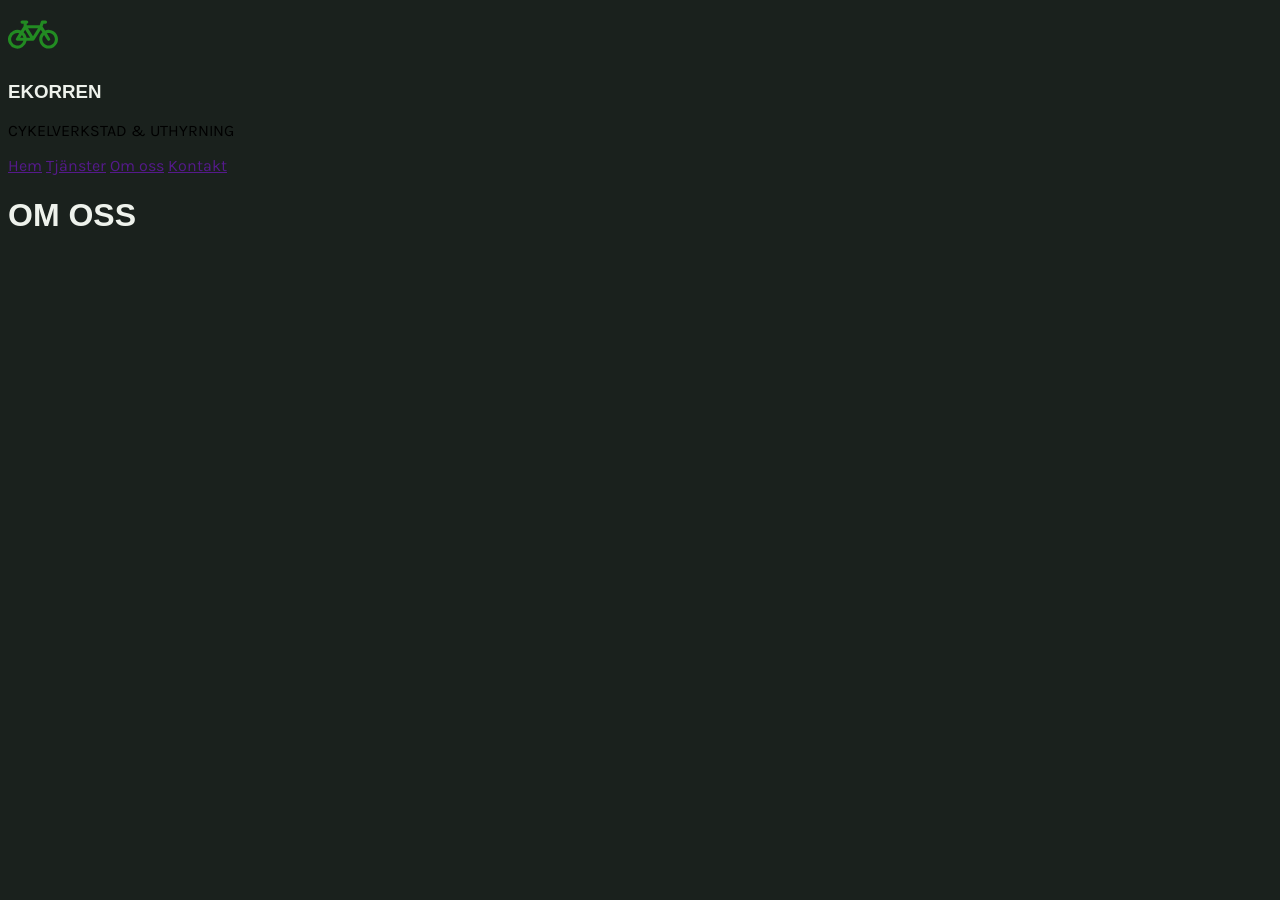
==== about.html @ 52e0aafc "added header" ====
<!DOCTYPE html>
<html lang="en">
<head>
    <meta charset="UTF-8">
    <meta name="viewport" content="width=device-width, initial-scale=1.0">
    <title>Cykelverkstan Ekorren</title>
    <link rel="stylesheet" href="about.css">
    <link rel="stylesheet" href="base.css">
    <link rel="preconnect" href="https://fonts.googleapis.com">
    <link rel="preconnect" href="https://fonts.gstatic.com" crossorigin>
    <link href="https://fonts.googleapis.com/css2?
    family=Big+Shoulders:wght@700&family=Karla:wght@400;700&family=Fragment+Mono&display=swap"
    rel="stylesheet">
    
</head>
<body>
    <header class="navigation">
        <div class="logo-icon">
            <svg xmlns="http://www.w3.org/2000/svg" width="50" height="50" fill="ForestGreen" class="bi bi-bicycle" viewBox="0 0 16 16">
        <path d="M4 4.5a.5.5 0 0 1 .5-.5H6a.5.5 0 0 1 0 1v.5h4.14l.386-1.158A.5.5 0 0 1 11 4h1a.5.5 0 0 1 0 1h-.64l-.311.935.807 1.29a3 3 0 1 1-.848.53l-.508-.812-2.076 3.322A.5.5 0 0 1 8 10.5H5.959a3 3 0 1 1-1.815-3.274L5 5.856V5h-.5a.5.5 0 0 1-.5-.5m1.5 2.443-.508.814c.5.444.85 1.054.967 1.743h1.139zM8 9.057 9.598 6.5H6.402zM4.937 9.5a2 2 0 0 0-.487-.877l-.548.877zM3.603 8.092A2 2 0 1 0 4.937 10.5H3a.5.5 0 0 1-.424-.765zm7.947.53a2 2 0 1 0 .848-.53l1.026 1.643a.5.5 0 1 1-.848.53z"/>
        </svg>
        </div>
        <div class="logo-text">
            <h3>EKORREN</h3>
            <p>CYKELVERKSTAD & UTHYRNING</p>
        </div>
        <nav class="links">
            <a href="">Hem</a>
            <a href="">Tjänster</a>
            <a href="">Om oss</a>
            <a href="">Kontakt</a>
        </nav>
        
    </header>

    <h1>Om oss</h1>
</body>
</html>
---- about.css ----
h1 {
    
}
---- base.css ----
h1, h2, h3, h4 {
    font-family: "Big Shoulders", sans-serif;
    text-transform: uppercase;
    color: #eef2ec;
}
body {
    font-family: "Karla", sans-serif;
    background-color: #1a211d;
}
a:focus-visible,
button:focus-visible,
input:focus-visible,
textarea:focus-visible,
summary:focus-visible {
    outline: 3px solid #2C6E9B;
    outline-offset: 2px;
}
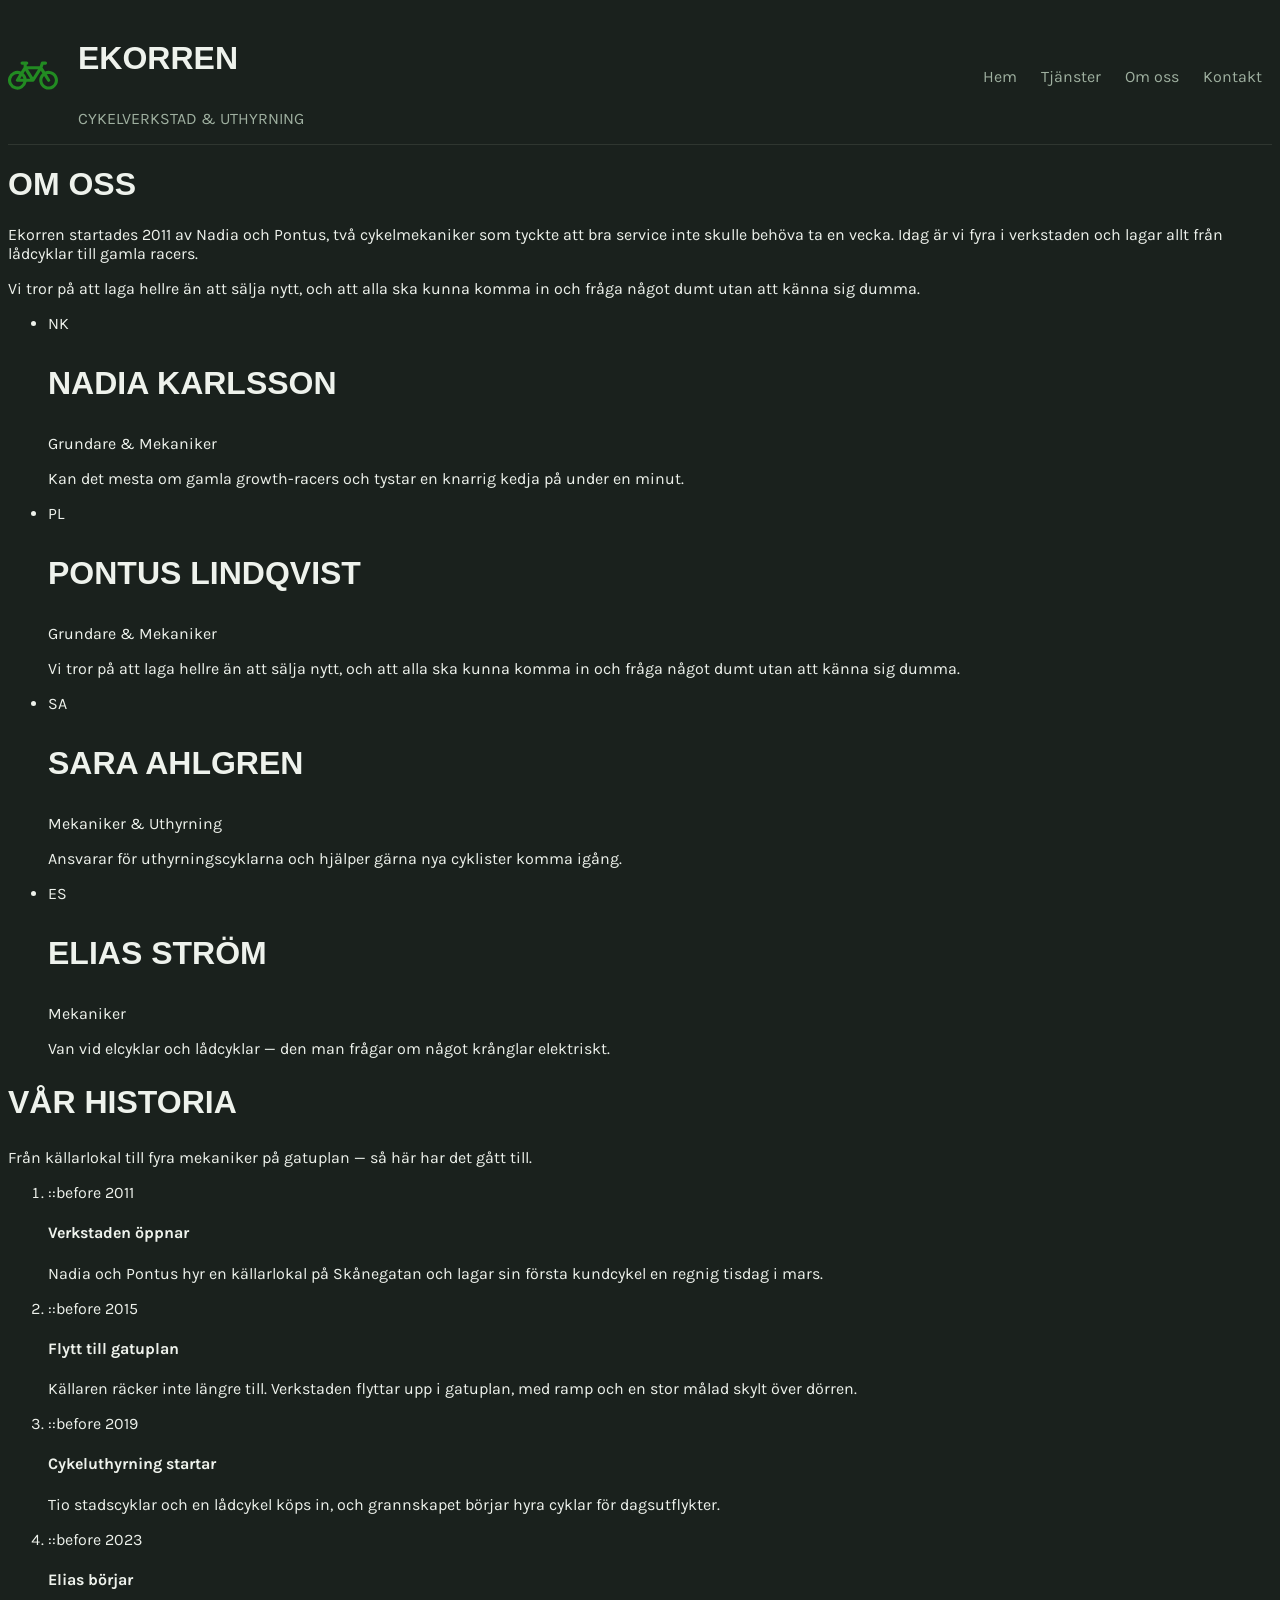
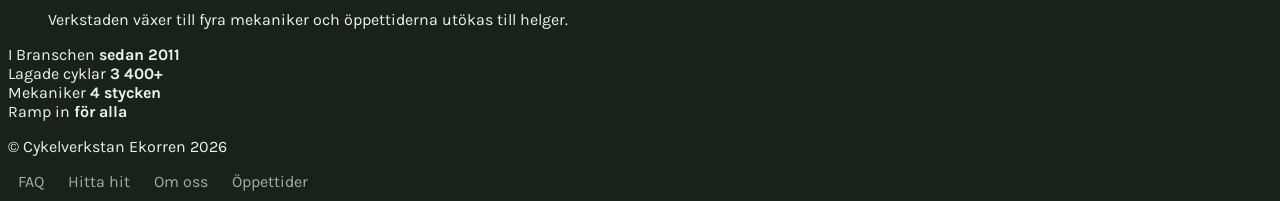
==== commit eca79e85: "fixat html" ====
--- a/about.html
+++ b/about.html
@@ -1,5 +1,5 @@
 <!DOCTYPE html>
-<html lang="en">
+<html lang="sv">
 <head>
     <meta charset="UTF-8">
     <meta name="viewport" content="width=device-width, initial-scale=1.0">
@@ -11,7 +11,7 @@
     <link href="https://fonts.googleapis.com/css2?
     family=Big+Shoulders:wght@700&family=Karla:wght@400;700&family=Fragment+Mono&display=swap"
     rel="stylesheet">
-    
+
 </head>
 <body>
     <header class="navigation">
@@ -25,14 +25,123 @@
             <p>CYKELVERKSTAD & UTHYRNING</p>
         </div>
         <nav class="links">
-            <a href="">Hem</a>
-            <a href="">Tjänster</a>
-            <a href="">Om oss</a>
-            <a href="">Kontakt</a>
+            <a href="index.html">Hem</a>
+            <a href="services.html">Tjänster</a>
+            <a href="about.html">Om oss</a>
+            <a href="contact.html">Kontakt</a>
         </nav>
         
     </header>
 
-    <h1>Om oss</h1>
+    <main class="main.container">
+        <h1>Om oss</h1>
+        <section class="about">
+            <div>
+                <p>Ekorren startades 2011 av Nadia och Pontus, två cykelmekaniker som tyckte att bra service inte skulle behöva ta en vecka. Idag är vi fyra i verkstaden och lagar allt från lådcyklar till gamla racers.</p>
+                <p>Vi tror på att laga hellre än att sälja nytt, och att alla ska kunna komma in och fråga något dumt utan att känna sig dumma.</p>
+            </div>
+            <ul class="team">
+                <li class="person nk">
+                    <div class="avatar">NK</div>
+                    <div>
+                        <h3>Nadia Karlsson</h3>
+                        <span class="role">Grundare & Mekaniker</span>
+                        <p>
+                            Kan det mesta om gamla growth-racers och tystar en knarrig kedja på under en minut.
+                        </p>
+                    </div>
+                </li>
+                <li class="person pl">
+                    <div class="avatar">PL</div>
+                    <div>
+                        <h3>Pontus Lindqvist</h3>
+                        <span class="role">Grundare & Mekaniker</span>
+                        <p>
+                            Vi tror på att laga hellre än att sälja nytt, och att alla ska kunna komma in och fråga något dumt utan att känna sig dumma.
+                        </p>
+                    </div>
+                </li>
+                <li class="person sa">
+                    <div class="avatar">SA</div>
+                    <div>
+                        <h3>Sara Ahlgren</h3>
+                        <span class="role">Mekaniker & Uthyrning</span>
+                        <p>
+                            Ansvarar för uthyrningscyklarna och hjälper gärna nya cyklister komma igång.
+                        </p>
+                    </div>
+                </li>
+                <li class="person es">
+                    <div class="avatar">ES</div>
+                    <div>
+                        <h3>Elias Ström</h3>
+                        <span class="role">Mekaniker</span>
+                        <p>
+                            Van vid elcyklar och lådcyklar — den man frågar om något krånglar elektriskt.
+                        </p>
+                    </div>
+                </li>
+            </ul>
+        </section>
+        <h2>Vår historia</h2>
+        <p class="sub">
+            Från källarlokal till fyra mekaniker på gatuplan — så här har det gått till.
+        </p>
+        <ol class="timeline">
+            <li>
+                ::before
+                <span class="year">2011</span>
+                <h4>Verkstaden öppnar</h4>
+                <p>Nadia och Pontus hyr en källarlokal på Skånegatan och lagar sin första kundcykel en regnig tisdag i mars.</p>
+            </li>
+            <li>
+                ::before
+                <span class="year">2015</span>
+                <h4>Flytt till gatuplan</h4>
+                <p>Källaren räcker inte längre till. Verkstaden flyttar upp i gatuplan, med ramp och en stor målad skylt över dörren.</p>
+            </li>
+            <li>
+                ::before
+                <span class="year">2019</span>
+                <h4>Cykeluthyrning startar</h4>
+                <p>Tio stadscyklar och en lådcykel köps in, och grannskapet börjar hyra cyklar för dagsutflykter.</p>
+            </li>
+            <li>
+                ::before
+                <span class="year">2023</span>
+                <h4>Elias börjar</h4>
+                <p>Verkstaden växer till fyra mekaniker och öppettiderna utökas till helger.</p>
+            </li>
+        </ol>
+        <div class="stats">
+            <div>
+                <span>I Branschen</span>
+                <b>sedan 2011</b>
+            </div>
+            <div>
+                <span>Lagade cyklar</span>
+                <b>3 400+</b>
+            </div>
+            <div>
+                <span>Mekaniker</span>
+                <b>4 stycken</b>
+            </div>
+            <div>
+                <span>Ramp in</span>
+                <b>för alla</b>
+        </div>
+    
+    </main>
+
+    <footer class="footer">
+        <p>© Cykelverkstan Ekorren 2026</p>
+        <div class="footer-links">
+        <a href="contact.html#vanliga-fragor">FAQ</a>
+        <a href="contact.html#hitta-hit">Hitta hit</a>
+        <a href="about.html">Om oss</a>
+        <a href="contact.html#oppettider">Öppettider</a>
+    </div>
+    </footer>
+
 </body>
 </html>
--- a/about.css
+++ b/about.css
@@ -1,3 +1,135 @@
-h1 {
-    
-}+@import url("https://fonts.googleapis.com/css?family=Open+Sans:400,400i,700");
+
+:root {
+  --primary: #007EA7;
+}
+
+.navigation, a {
+    color: #9FB0A0;
+}
+
+.navigation {
+    display: flex; 
+    width: auto;
+    background-color: #1a211d;
+    justify-content: space-between;
+    border-bottom: solid 1px #2f3630;
+    gap: 20px;
+    position: sticky;
+    top: 0px;
+
+}
+
+.logo-icon {
+    align-self: center;
+}
+
+h3 {
+    display: block;
+    font-size: 1.17em;
+    margin-block-start: 0,5em;
+    margin-block-end: 0,5em;
+    margin-inline-start: 0px;
+    margin-inline-end: 0px;
+    font-weight: bold;
+    unicode-bidi: isolate;
+}
+
+.links {
+    margin-left: auto;
+    align-self: center;
+}
+
+a {
+    padding: 10px;
+    text-decoration: none;
+}
+
+*, *:before, *:after {
+  box-sizing: border-box;
+}
+
+body {
+  font-family: "Open Sans", sans-serif;
+  background-color: #001829;
+}
+
+.wrapper {
+  min-height: 100vh;
+  display: flex;
+  justify-content: center;
+  align-items: center;
+}
+
+.steps {
+  max-width: 300px;
+  margin: 0 auto;
+}
+
+.step {
+  display: flex;
+  position: relative;
+}
+
+.step::after {
+  content: "";
+  position: absolute;
+  left: 15px;
+  top: 32px;
+  height: 0;
+  width: 2px;
+  background-color: var(--primary);
+}
+
+.step .info {
+  margin: 8px 0 20px;
+}
+
+.step .title {
+  font-size: 16px;
+  font-weight: 600;
+  margin: 0 0 8px;
+  color: white;
+}
+
+.step .text {
+  font-size: 12px;
+  color: rgb(255 255 255 / 70%);
+  padding-bottom: 0;
+  margin: 0;
+}
+
+.step:not(:last-child)::after {
+  height: 75%;
+}
+
+.number {
+  width: 32px;
+  height: 32px;
+  background-color: transparent;
+  border-radius: 50%;
+  border: 2px solid var(--primary);
+  flex-shrink: 0;
+  display: flex;
+  justify-content: center;
+  align-items: center;
+  color: white;
+  font-size: 15px;
+  font-weight: 600;
+  margin-right: 14px;
+
+}
+
+.number.completed {
+  background-color: var(--primary);
+}
+
+.number svg {
+  width: 16px;
+  height: 16px;
+  object-fit: contain;
+}
+
+.number svg path {
+  fill: white;
+}
--- a/base.css
+++ b/base.css
@@ -1,12 +1,43 @@
-h1, h2, h3, h4 {
+h1, h2, h3{
     font-family: "Big Shoulders", sans-serif;
     text-transform: uppercase;
-    color: #eef2ec;
+    font-size: 2rem;
+    color: #eef2ec; 
 }
+
 body {
     font-family: "Karla", sans-serif;
     background-color: #1a211d;
+    font-size: 1rem;
+    color: #eef2ec;
 }
+/*.navigation {
+    display: flex; 
+    width: auto;   
+    background-color: #1a211d;
+    justify-content: space-between;
+    border-bottom: solid 1px #2f3630;
+    gap: 20px;
+    position: sticky;
+    top: 0px;
+    margin-bottom: 40px;
+}
+
+
+.logo-icon {
+    align-self: center;
+}
+
+.links {
+    margin-left: auto;
+    align-self: center;
+}
+
+.navigation a {
+    padding: 10px;
+    text-decoration: none;
+}
+   flyttar till _header.scss  */ 
 a:focus-visible,
 button:focus-visible,
 input:focus-visible,
@@ -14,4 +45,20 @@
 summary:focus-visible {
     outline: 3px solid #2C6E9B;
     outline-offset: 2px;
-}+}
+/*.footer {
+    display: flex; 
+    width: auto;   
+    justify-content: space-between;
+    align-items: center;
+    gap: 20px;
+    margin-top: 40px;
+    background-color: #1F281F;
+    border-top: 1px solid #2f3630;
+    padding: 20px;
+}
+.footer a {
+    padding: 10px;
+    text-decoration: none;
+
+} flyttar till _footer.scsss */
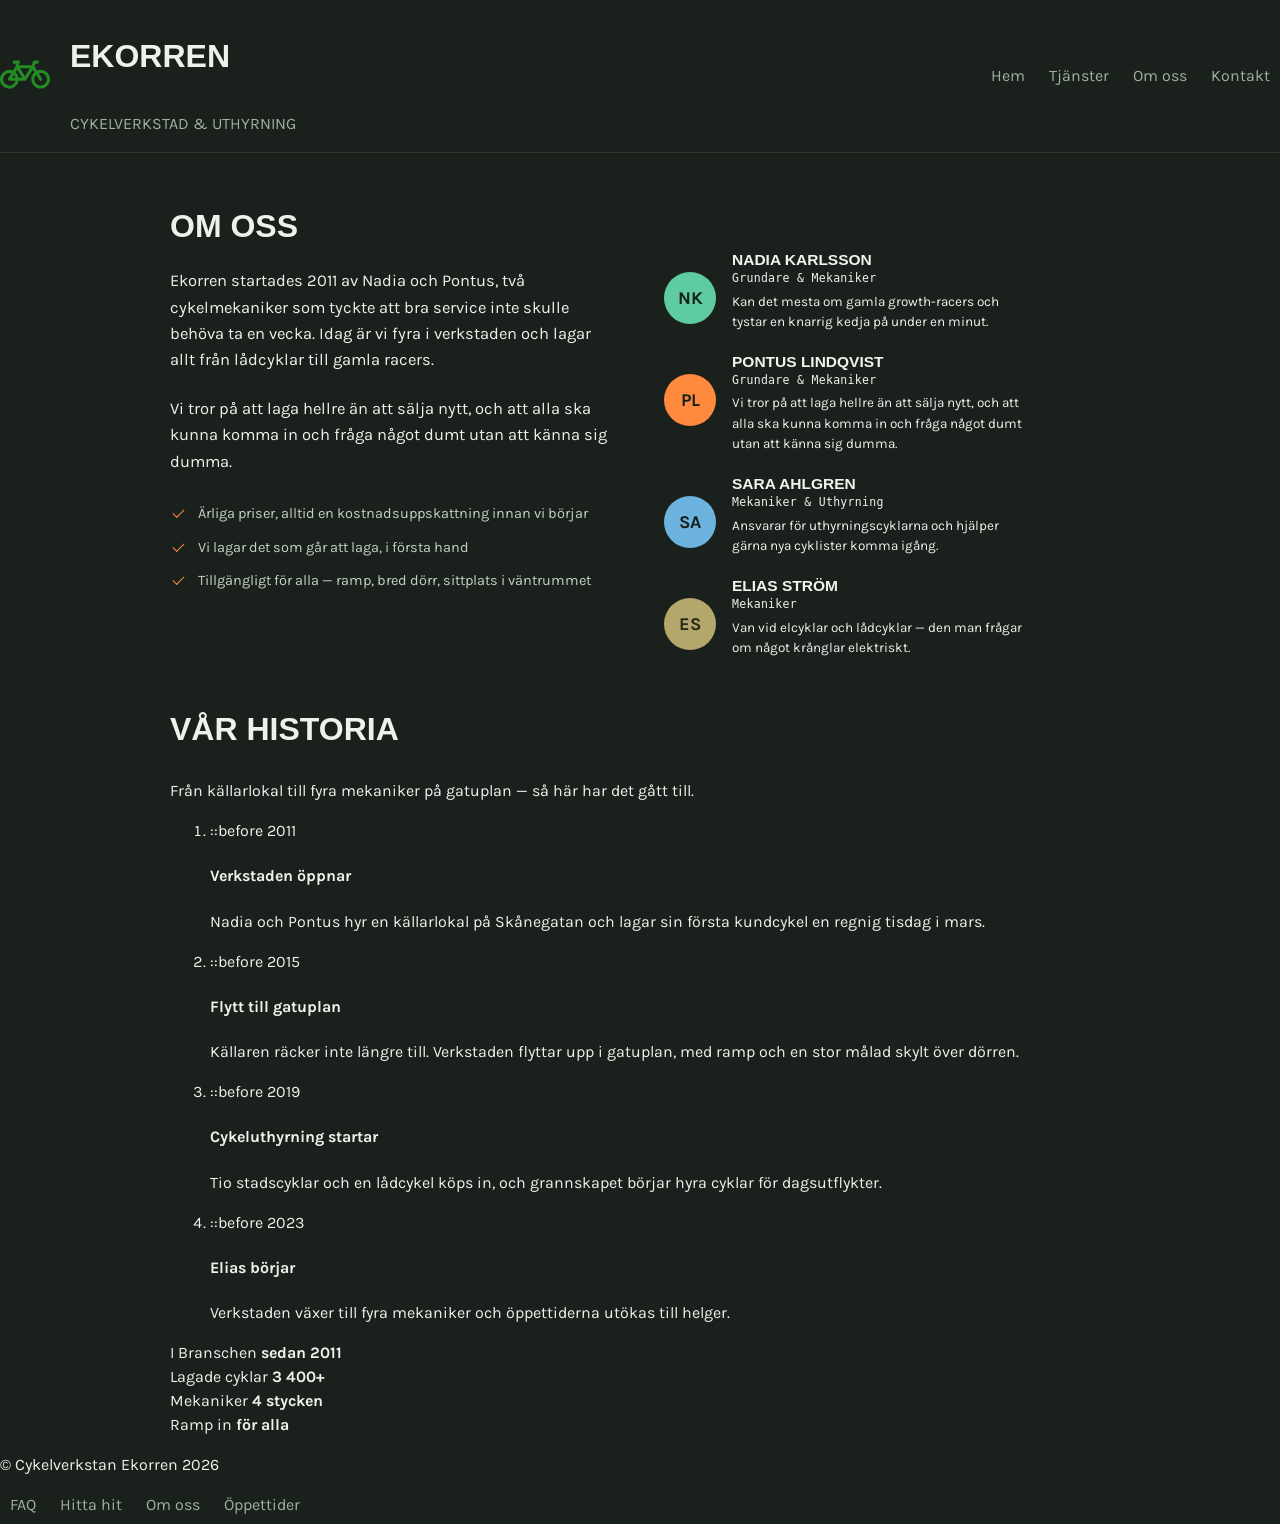
==== commit ea965473: "fixed checks in intro" ====
--- a/about.html
+++ b/about.html
@@ -39,6 +39,17 @@
             <div>
                 <p>Ekorren startades 2011 av Nadia och Pontus, två cykelmekaniker som tyckte att bra service inte skulle behöva ta en vecka. Idag är vi fyra i verkstaden och lagar allt från lådcyklar till gamla racers.</p>
                 <p>Vi tror på att laga hellre än att sälja nytt, och att alla ska kunna komma in och fråga något dumt utan att känna sig dumma.</p>
+                <ul class="checks">
+                    <li svg xmlns="http://www.w3.org/2000/svg" fill="none" viewBox="0 0 24 24" stroke-width="1.5" stroke="currentColor" class="icon">
+                       Ärliga priser, alltid en kostnadsuppskattning innan vi börjar 
+                    </li>
+                    <li svg xmlns="http://www.w3.org/2000/svg" fill="none" viewBox="0 0 24 24" stroke-width="1.5" stroke="currentColor" class="icon">
+                       Vi lagar det som går att laga, i första hand
+                    </li>
+                    <li svg xmlns="http://www.w3.org/2000/svg" fill="none" viewBox="0 0 24 24" stroke-width="1.5" stroke="currentColor" class="icon">
+                       Tillgängligt för alla — ramp, bred dörr, sittplats i väntrummet
+                    </li>
+                </ul>
             </div>
             <ul class="team">
                 <li class="person nk">
--- a/about.css
+++ b/about.css
@@ -1,8 +1,30 @@
 @import url("https://fonts.googleapis.com/css?family=Open+Sans:400,400i,700");
 
 :root {
-  --primary: #007EA7;
+  --bg: #1a221f;
+  --bg2: #1e2822;
+  --line: #2b3530;
+  --text: #a5b5a8;
+  --head: #f1f4ef;
+  --orange: #ff8a3d;
+  --green: #5ecba1;
+  --blue: #6db3e0;
+  --tan: #b5a66b;
+  --sans: "DejaVu Sans", Verdana, system-ui, sans-serif;
+  --mono: "DejaVu Sans Mono", ui-monospace, Menlo, Consolas, monospace;
 }
+
+* { box-sizing: border-box; }
+
+body {
+  margin: 0;
+  background: var(--bg);
+  color: var(--text);
+  font-family: var(--sans);
+  line-height: 1.5;
+}
+
+a { color: inherit; text-decoration: none; }
 
 .navigation, a {
     color: #9FB0A0;
@@ -45,91 +67,88 @@
     text-decoration: none;
 }
 
-*, *:before, *:after {
-  box-sizing: border-box;
+main { 
+    max-width: 980px; margin: 0 auto; padding: 56px 20px 0; 
 }
 
-body {
-  font-family: "Open Sans", sans-serif;
-  background-color: #001829;
+h1 { 
+    margin: 0 0 24px; font-size: 30px; color: var(--head); line-height: 1.1; 
 }
 
-.wrapper {
-  min-height: 100vh;
-  display: flex;
-  justify-content: center;
-  align-items: center;
+.about { 
+    display: grid; grid-template-columns: 1fr 1fr; gap: 48px; 
 }
 
-.steps {
-  max-width: 300px;
-  margin: 0 auto;
+.about p {
+     font-size: 16.5px; line-height: 1.6; margin: 0 0 22px; max-width: 470px; 
 }
 
-.step {
-  display: flex;
-  position: relative;
+.checks { 
+    list-style: none; padding: 0; margin: 28px 0 0; 
 }
 
-.step::after {
+.checks li {
+  position: relative;
+  padding-left: 28px;
+  margin-bottom: 12px;
+  font-size: 14.5px;
+  color: #c4d0c6;
+  max-width: 470px;
+}
+
+.checks li::before {
   content: "";
   position: absolute;
-  left: 15px;
-  top: 32px;
-  height: 0;
-  width: 2px;
-  background-color: var(--primary);
+  left: 3px;
+  top: 6px;
+  width: 10px;
+  height: 5px;
+  border-left: 1.5px solid var(--orange);
+  border-bottom: 1.5px solid var(--orange);
+  transform: rotate(-45deg);
 }
 
-.step .info {
-  margin: 8px 0 20px;
+.team { 
+    list-style: none; margin: -18px 0 0; padding: 0; 
 }
 
-.step .title {
-  font-size: 16px;
-  font-weight: 600;
-  margin: 0 0 8px;
-  color: white;
+.person { 
+    display: flex; gap: 16px; margin-bottom: 20px; max-width: 360px; 
 }
 
-.step .text {
-  font-size: 12px;
-  color: rgb(255 255 255 / 70%);
-  padding-bottom: 0;
-  margin: 0;
+.avatar {
+  flex: none;
+  width: 52px;
+  height: 52px;
+  border-radius: 50%;
+  display: grid;
+  place-items: center;
+  font-weight: 700;
+  font-size: 18px;
+  color: #16201b;
+  margin-top: 22px;
 }
 
-.step:not(:last-child)::after {
-  height: 75%;
+.person h3 { 
+    margin: 0; font-size: 15.5px; color: var(--head); line-height: 1.3; 
 }
 
-.number {
-  width: 32px;
-  height: 32px;
-  background-color: transparent;
-  border-radius: 50%;
-  border: 2px solid var(--primary);
-  flex-shrink: 0;
-  display: flex;
-  justify-content: center;
-  align-items: center;
-  color: white;
-  font-size: 15px;
-  font-weight: 600;
-  margin-right: 14px;
-
+.role { 
+    font-family: var(--mono); font-size: 11.5px; display: block; letter-spacing: .3px; 
+}
+.person p { 
+    margin: 4px 0 0; font-size: 13.5px; line-height: 1.5; 
 }
 
-.number.completed {
-  background-color: var(--primary);
+.nk .avatar { 
+    background: var(--green); 
 }
-
-.number svg {
-  width: 16px;
-  height: 16px;
-  object-fit: contain;
+.pl .avatar {
+     background: var(--orange); 
 }
-
-.number svg path {
-  fill: white;
+.sa .avatar { 
+    background: var(--blue); 
 }
+.es .avatar { 
+    background: var(--tan); color: #2a2a1a; 
+}
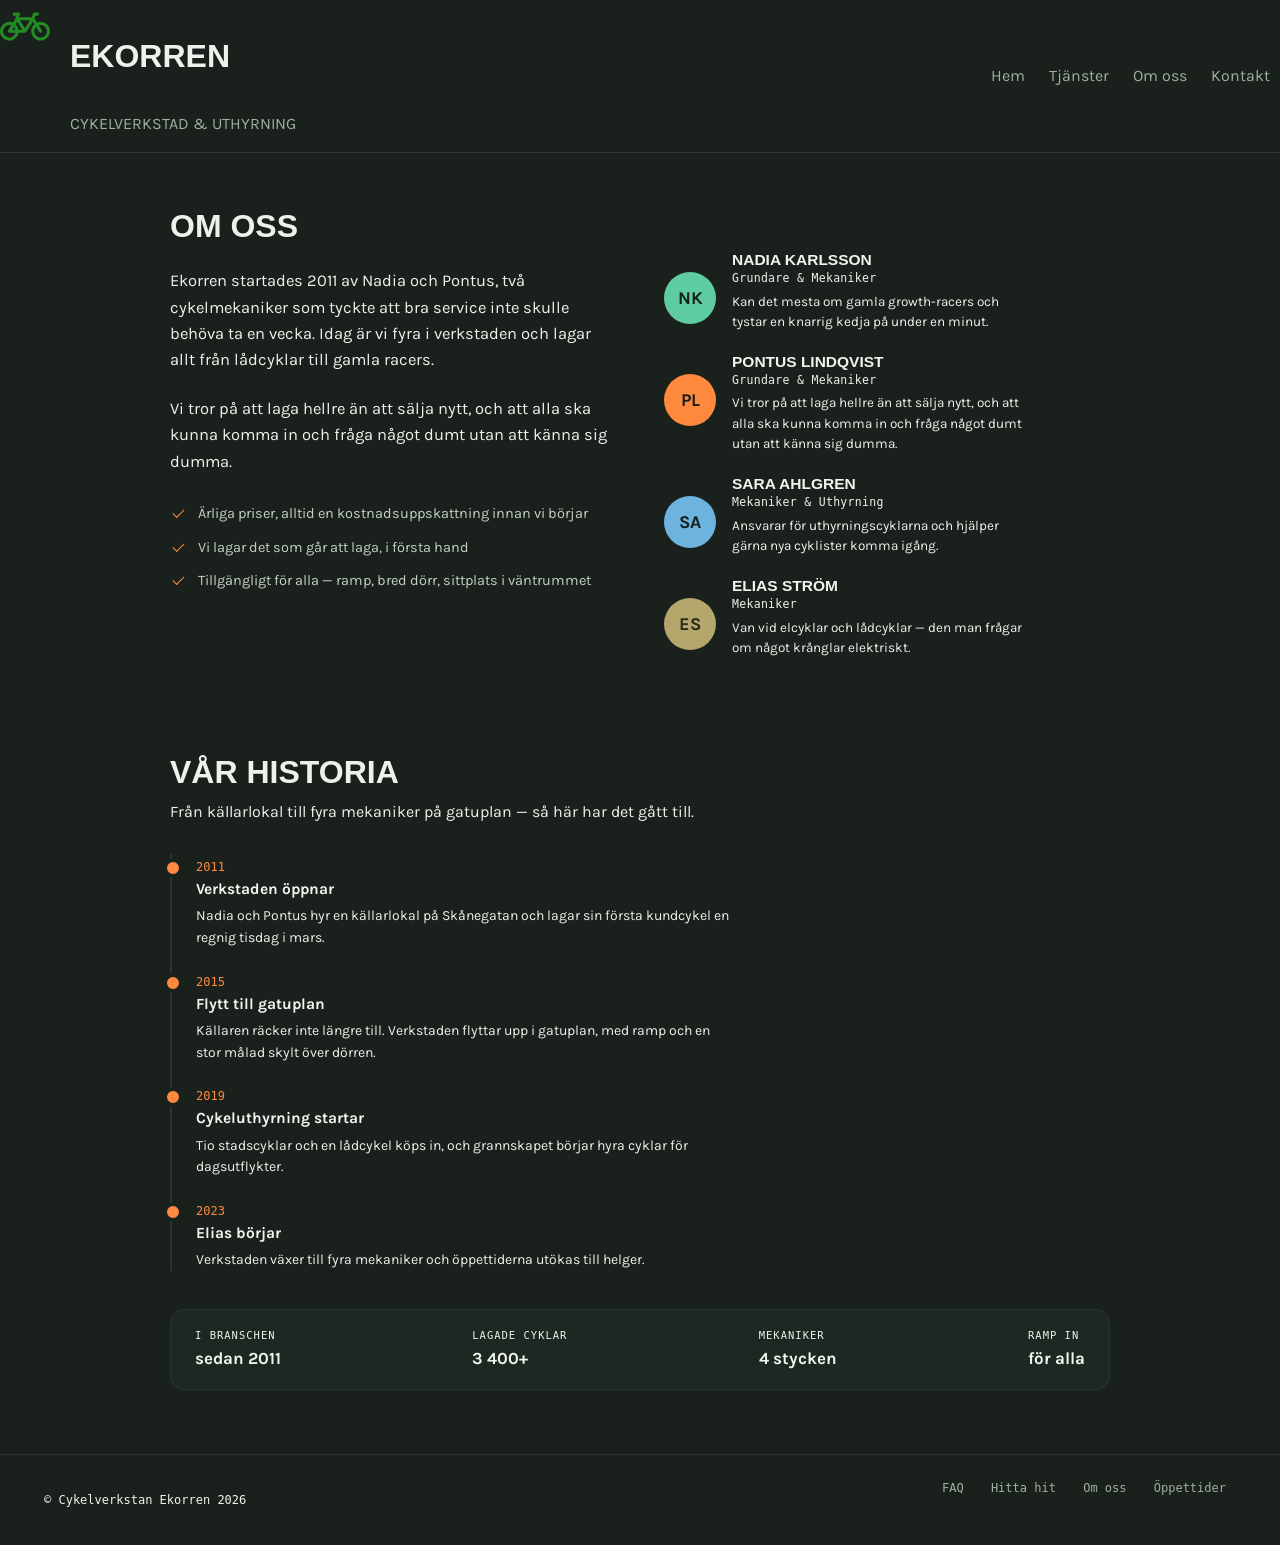
==== commit 42eded54: "fixed styling on header and added responsivity" ====
--- a/about.html
+++ b/about.html
@@ -100,25 +100,21 @@
         </p>
         <ol class="timeline">
             <li>
-                ::before
                 <span class="year">2011</span>
                 <h4>Verkstaden öppnar</h4>
                 <p>Nadia och Pontus hyr en källarlokal på Skånegatan och lagar sin första kundcykel en regnig tisdag i mars.</p>
             </li>
             <li>
-                ::before
                 <span class="year">2015</span>
                 <h4>Flytt till gatuplan</h4>
                 <p>Källaren räcker inte längre till. Verkstaden flyttar upp i gatuplan, med ramp och en stor målad skylt över dörren.</p>
             </li>
             <li>
-                ::before
                 <span class="year">2019</span>
                 <h4>Cykeluthyrning startar</h4>
                 <p>Tio stadscyklar och en lådcykel köps in, och grannskapet börjar hyra cyklar för dagsutflykter.</p>
             </li>
             <li>
-                ::before
                 <span class="year">2023</span>
                 <h4>Elias börjar</h4>
                 <p>Verkstaden växer till fyra mekaniker och öppettiderna utökas till helger.</p>
--- a/about.css
+++ b/about.css
@@ -39,12 +39,17 @@
     gap: 20px;
     position: sticky;
     top: 0px;
-
-}
-
-.logo-icon {
-    align-self: center;
-}
+    z-index: 100;
+
+}
+
+.brand {
+  display: flex;
+  align-items: center;
+  gap: 10px;
+}
+.brand svg { width: 28px; height: 28px; flex: none; }
+.brand b, .brand small { display: block; }
 
 h3 {
     display: block;
@@ -152,3 +157,79 @@
 .es .avatar { 
     background: var(--tan); color: #2a2a1a; 
 }
+
+h2 { margin: 70px 0 4px; font-size: 20px; color: var(--head); }
+.sub { margin: 0 0 30px; font-size: 16px; }
+
+.timeline {
+  list-style: none;
+  margin: 0;
+  padding: 0 0 0 24px;
+  border-left: 2px solid var(--line);
+  max-width: 560px;
+}
+.timeline li { 
+    position: relative; margin-bottom: 20px; 
+}
+.timeline li::before {
+  content: "";
+  position: absolute;
+  left: -31px;
+  top: 6px;
+  width: 12px;
+  height: 12px;
+  border-radius: 50%;
+  background: var(--orange);
+  border: 2px solid var(--bg);
+  box-shadow: 0 0 0 2px var(--bg);   /* gap that "cuts" the line behind the dot */
+}
+
+.year { 
+    font-family: var(--mono); font-size: 12px; color: var(--orange); 
+}
+.timeline h4 { 
+    margin: 0; font-size: 15.5px; color: var(--head); 
+}
+.timeline p { 
+    margin: 4px 0 0; font-size: 14px; line-height: 1.55; 
+}
+
+.stats {
+  margin: 38px 0 64px;
+  background: var(--bg2);
+  border: 1px solid var(--line);
+  border-radius: 14px;
+  padding: 18px 24px;
+  display: flex;
+  justify-content: space-between;
+  gap: 20px;
+  flex-wrap: wrap;
+}
+.stats span {
+  display: block;
+  font-family: var(--mono);
+  font-size: 10.5px;
+  letter-spacing: 1px;
+  text-transform: uppercase;
+}
+.stats b { display: block; font-size: 17px; color: var(--head); margin-top: 2px; }
+
+footer {
+  border-top: 1px solid var(--line);
+  padding: 24px 44px;
+  display: flex;
+  justify-content: space-between;
+  gap: 20px;
+  flex-wrap: wrap;
+  font-family: var(--mono);
+  font-size: 12px;
+}
+
+@media (max-width: 760px) {
+  header { flex-direction: column; align-items: flex-start; gap: 12px; padding: 14px 20px; }
+  nav { gap: 18px; flex-wrap: wrap; }
+  .about { grid-template-columns: 1fr; gap: 20px; }
+  .team { margin-top: 10px; }
+  .avatar { margin-top: 0; }
+  footer { padding: 20px; }
+}
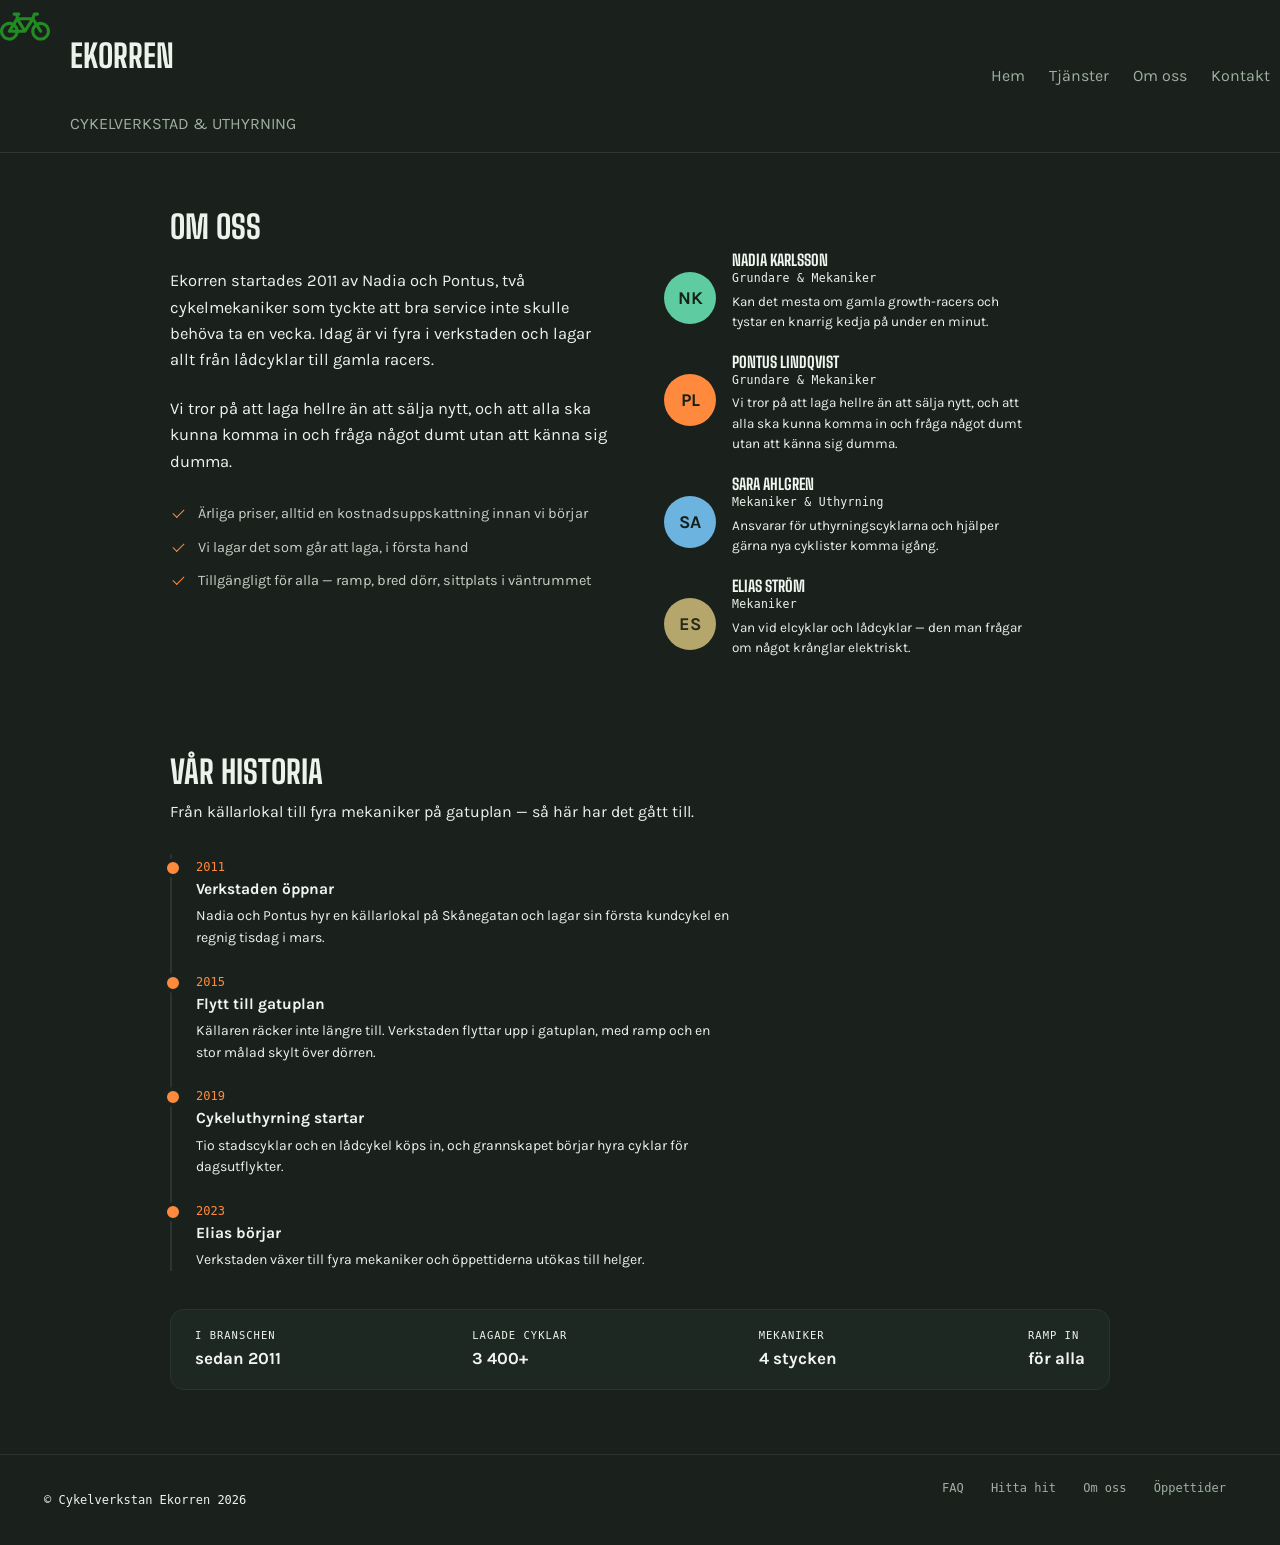
==== commit 7ed72b36: "fixed html/css on team section for accessibility" ====
--- a/about.html
+++ b/about.html
@@ -8,9 +8,7 @@
     <link rel="stylesheet" href="base.css">
     <link rel="preconnect" href="https://fonts.googleapis.com">
     <link rel="preconnect" href="https://fonts.gstatic.com" crossorigin>
-    <link href="https://fonts.googleapis.com/css2?
-    family=Big+Shoulders:wght@700&family=Karla:wght@400;700&family=Fragment+Mono&display=swap"
-    rel="stylesheet">
+    <link href="https://fonts.googleapis.com/css2?family=Big+Shoulders:wght@700&family=Karla:wght@400;700&family=Fragment+Mono&display=swap "rel="stylesheet">
 
 </head>
 <body>
@@ -40,7 +38,7 @@
                 <p>Ekorren startades 2011 av Nadia och Pontus, två cykelmekaniker som tyckte att bra service inte skulle behöva ta en vecka. Idag är vi fyra i verkstaden och lagar allt från lådcyklar till gamla racers.</p>
                 <p>Vi tror på att laga hellre än att sälja nytt, och att alla ska kunna komma in och fråga något dumt utan att känna sig dumma.</p>
                 <ul class="checks">
-                    <li svg xmlns="http://www.w3.org/2000/svg" fill="none" viewBox="0 0 24 24" stroke-width="1.5" stroke="currentColor" class="icon">
+                    <li svg xmlns="http://www.w3.org/2000/svg" fill="none" viewBox="0 0 24 24" stroke-width="1.5" stroke="currentColor" class="icon"> 
                        Ärliga priser, alltid en kostnadsuppskattning innan vi börjar 
                     </li>
                     <li svg xmlns="http://www.w3.org/2000/svg" fill="none" viewBox="0 0 24 24" stroke-width="1.5" stroke="currentColor" class="icon">
@@ -51,6 +49,7 @@
                     </li>
                 </ul>
             </div>
+            <h2 class="visually-hidden">Teamet</h2>
             <ul class="team">
                 <li class="person nk">
                     <div class="avatar">NK</div>
@@ -143,11 +142,11 @@
     <footer class="footer">
         <p>© Cykelverkstan Ekorren 2026</p>
         <div class="footer-links">
-        <a href="contact.html#vanliga-fragor">FAQ</a>
-        <a href="contact.html#hitta-hit">Hitta hit</a>
-        <a href="about.html">Om oss</a>
-        <a href="contact.html#oppettider">Öppettider</a>
-    </div>
+            <a href="contact.html#vanliga-fragor">FAQ</a>
+            <a href="contact.html#hitta-hit">Hitta hit</a>
+            <a href="about.html">Om oss</a>
+            <a href="contact.html#oppettider">Öppettider</a>
+        </div>
     </footer>
 
 </body>
--- a/about.css
+++ b/about.css
@@ -88,6 +88,11 @@
      font-size: 16.5px; line-height: 1.6; margin: 0 0 22px; max-width: 470px; 
 }
 
+.visually-hidden {
+  position: absolute; width: 1px; height: 1px; overflow: hidden;
+  clip-path: inset(50%); white-space: nowrap;
+}
+
 .checks { 
     list-style: none; padding: 0; margin: 28px 0 0; 
 }
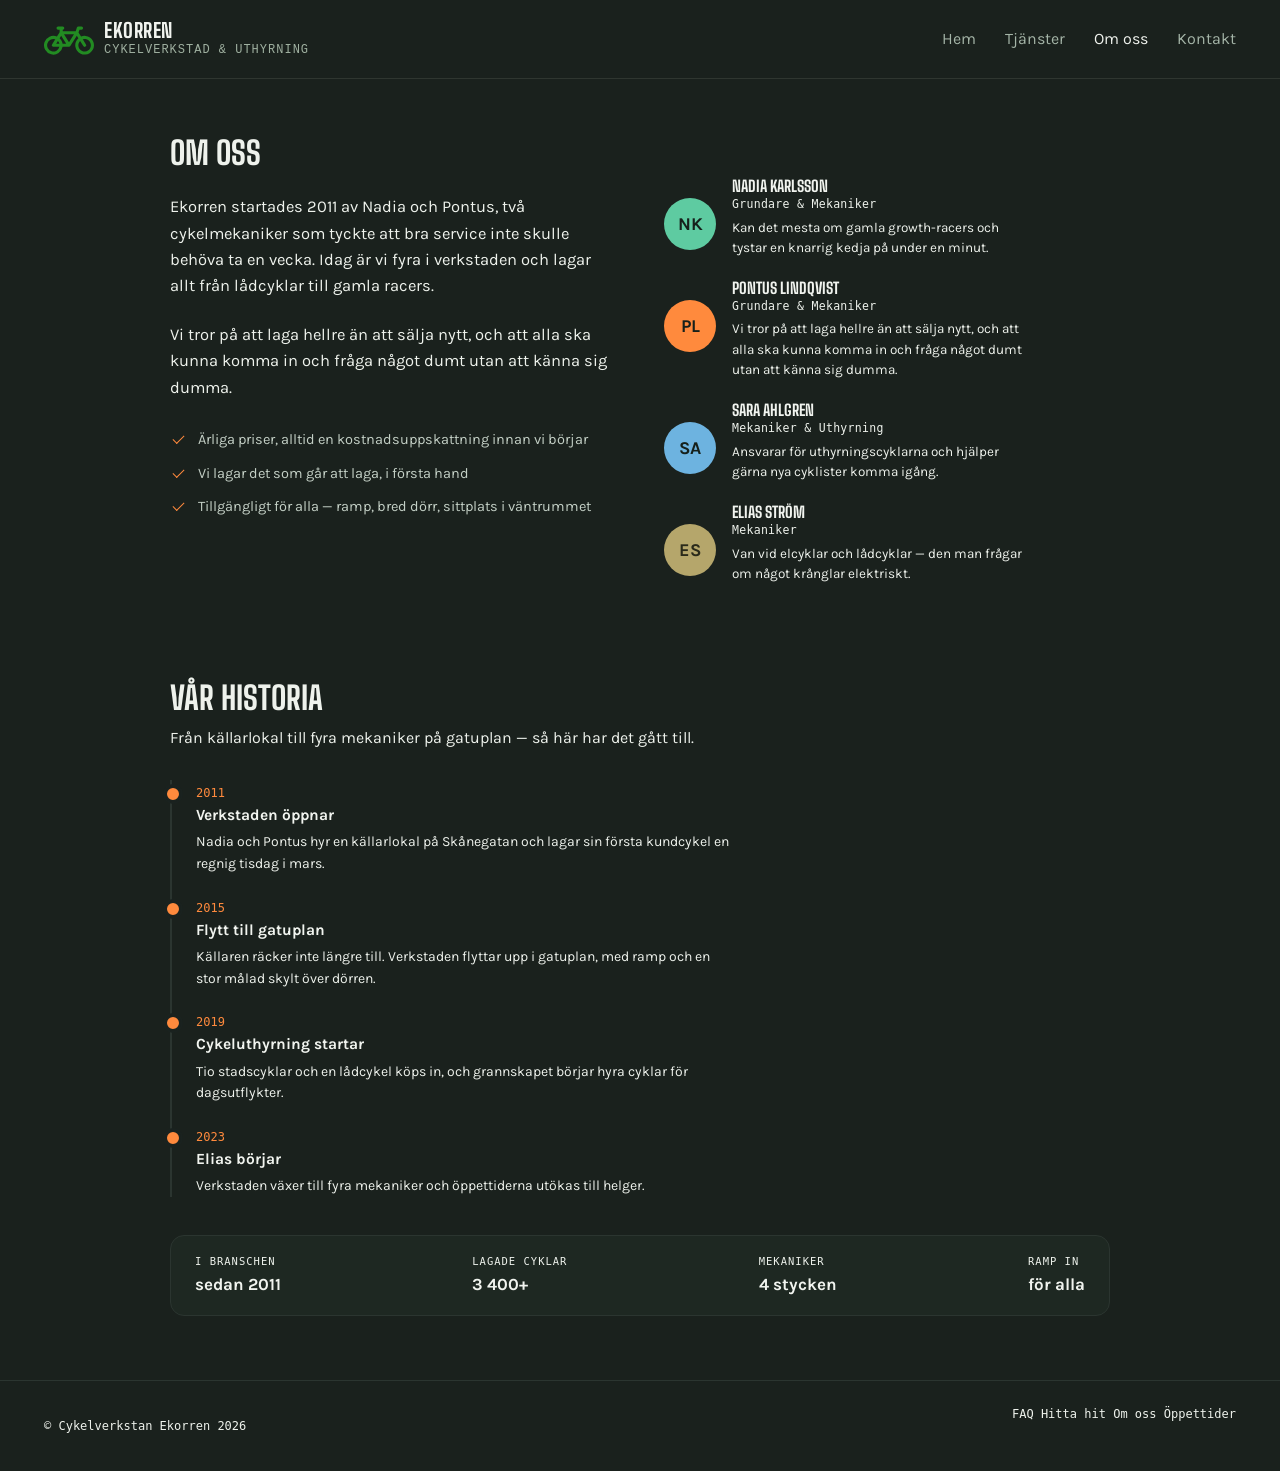
==== commit 4eb282b0: "fixed html/css on header" ====
--- a/about.html
+++ b/about.html
@@ -13,19 +13,19 @@
 </head>
 <body>
     <header class="navigation">
-        <div class="logo-icon">
+        <a class="brand" href="index.html" aria-label="Ekorren, startsida">
             <svg xmlns="http://www.w3.org/2000/svg" width="50" height="50" fill="ForestGreen" class="bi bi-bicycle" viewBox="0 0 16 16">
-        <path d="M4 4.5a.5.5 0 0 1 .5-.5H6a.5.5 0 0 1 0 1v.5h4.14l.386-1.158A.5.5 0 0 1 11 4h1a.5.5 0 0 1 0 1h-.64l-.311.935.807 1.29a3 3 0 1 1-.848.53l-.508-.812-2.076 3.322A.5.5 0 0 1 8 10.5H5.959a3 3 0 1 1-1.815-3.274L5 5.856V5h-.5a.5.5 0 0 1-.5-.5m1.5 2.443-.508.814c.5.444.85 1.054.967 1.743h1.139zM8 9.057 9.598 6.5H6.402zM4.937 9.5a2 2 0 0 0-.487-.877l-.548.877zM3.603 8.092A2 2 0 1 0 4.937 10.5H3a.5.5 0 0 1-.424-.765zm7.947.53a2 2 0 1 0 .848-.53l1.026 1.643a.5.5 0 1 1-.848.53z"/>
-        </svg>
-        </div>
-        <div class="logo-text">
-            <h3>EKORREN</h3>
-            <p>CYKELVERKSTAD & UTHYRNING</p>
-        </div>
-        <nav class="links">
+            <path d="M4 4.5a.5.5 0 0 1 .5-.5H6a.5.5 0 0 1 0 1v.5h4.14l.386-1.158A.5.5 0 0 1 11 4h1a.5.5 0 0 1 0 1h-.64l-.311.935.807 1.29a3 3 0 1 1-.848.53l-.508-.812-2.076 3.322A.5.5 0 0 1 8 10.5H5.959a3 3 0 1 1-1.815-3.274L5 5.856V5h-.5a.5.5 0 0 1-.5-.5m1.5 2.443-.508.814c.5.444.85 1.054.967 1.743h1.139zM8 9.057 9.598 6.5H6.402zM4.937 9.5a2 2 0 0 0-.487-.877l-.548.877zM3.603 8.092A2 2 0 1 0 4.937 10.5H3a.5.5 0 0 1-.424-.765zm7.947.53a2 2 0 1 0 .848-.53l1.026 1.643a.5.5 0 1 1-.848.53z"/>
+            </svg>
+            <span class="logo-text">
+                <span class="logo-name">EKORREN</span>
+                <span class="logo-tagline">Cykelverkstad &amp; uthyrning</span>
+            </span>
+        </a>
+        <nav class="links" aria-label="Huvudmeny">
             <a href="index.html">Hem</a>
             <a href="services.html">Tjänster</a>
-            <a href="about.html">Om oss</a>
+            <a href="about.html" aria-current="page">Om oss</a>
             <a href="contact.html">Kontakt</a>
         </nav>
         
--- a/about.css
+++ b/about.css
@@ -26,50 +26,74 @@
 
 a { color: inherit; text-decoration: none; }
 
-.navigation, a {
+.navigation a {
     color: #9FB0A0;
+    text-decoration: none;
 }
 
 .navigation {
-    display: flex; 
-    width: auto;
+    display: flex;
     background-color: #1a211d;
     justify-content: space-between;
+    align-items: center;
     border-bottom: solid 1px #2f3630;
-    gap: 20px;
+    padding: 14px 44px;
     position: sticky;
     top: 0px;
     z-index: 100;
 
 }
-
-.brand {
-  display: flex;
-  align-items: center;
-  gap: 10px;
-}
-.brand svg { width: 28px; height: 28px; flex: none; }
-.brand b, .brand small { display: block; }
-
-h3 {
-    display: block;
-    font-size: 1.17em;
-    margin-block-start: 0,5em;
-    margin-block-end: 0,5em;
-    margin-inline-start: 0px;
-    margin-inline-end: 0px;
-    font-weight: bold;
-    unicode-bidi: isolate;
+.brand { 
+    display: flex;
+    align-items: center;
+    gap: 10px;
+}
+
+.brand svg { 
+    flex: none; 
+}
+
+.logo-text {
+  display: flex;
+  flex-direction: column;
+}
+
+.logo-name {
+  font-family: "Big Shoulders", sans-serif;
+  font-weight: 700;
+  font-size: 1.25rem;
+  letter-spacing: 0.5px;
+  line-height: 1.1;
+  color: #f1f4ef;
+}
+
+.logo-tagline {
+  font-family: "Fragment Mono", monospace;
+  font-size: 0.75rem;
+  letter-spacing: 1px;
+  text-transform: uppercase;
+  color: #9FB0A0;
 }
 
 .links {
-    margin-left: auto;
-    align-self: center;
-}
-
-a {
-    padding: 10px;
-    text-decoration: none;
+  display: flex;
+  gap: 29px;
+}
+
+.links a {
+  color: #a5b5a8;
+  text-decoration: none;
+  padding: 6px 0;
+}
+
+.links a:hover,
+.links a[aria-current="page"] {
+  color: #f1f4ef;
+}
+
+.navigation a:focus-visible {
+    outline: 2px solid #5ecba1;
+    outline-offset: 4px;
 }
 
 main { 
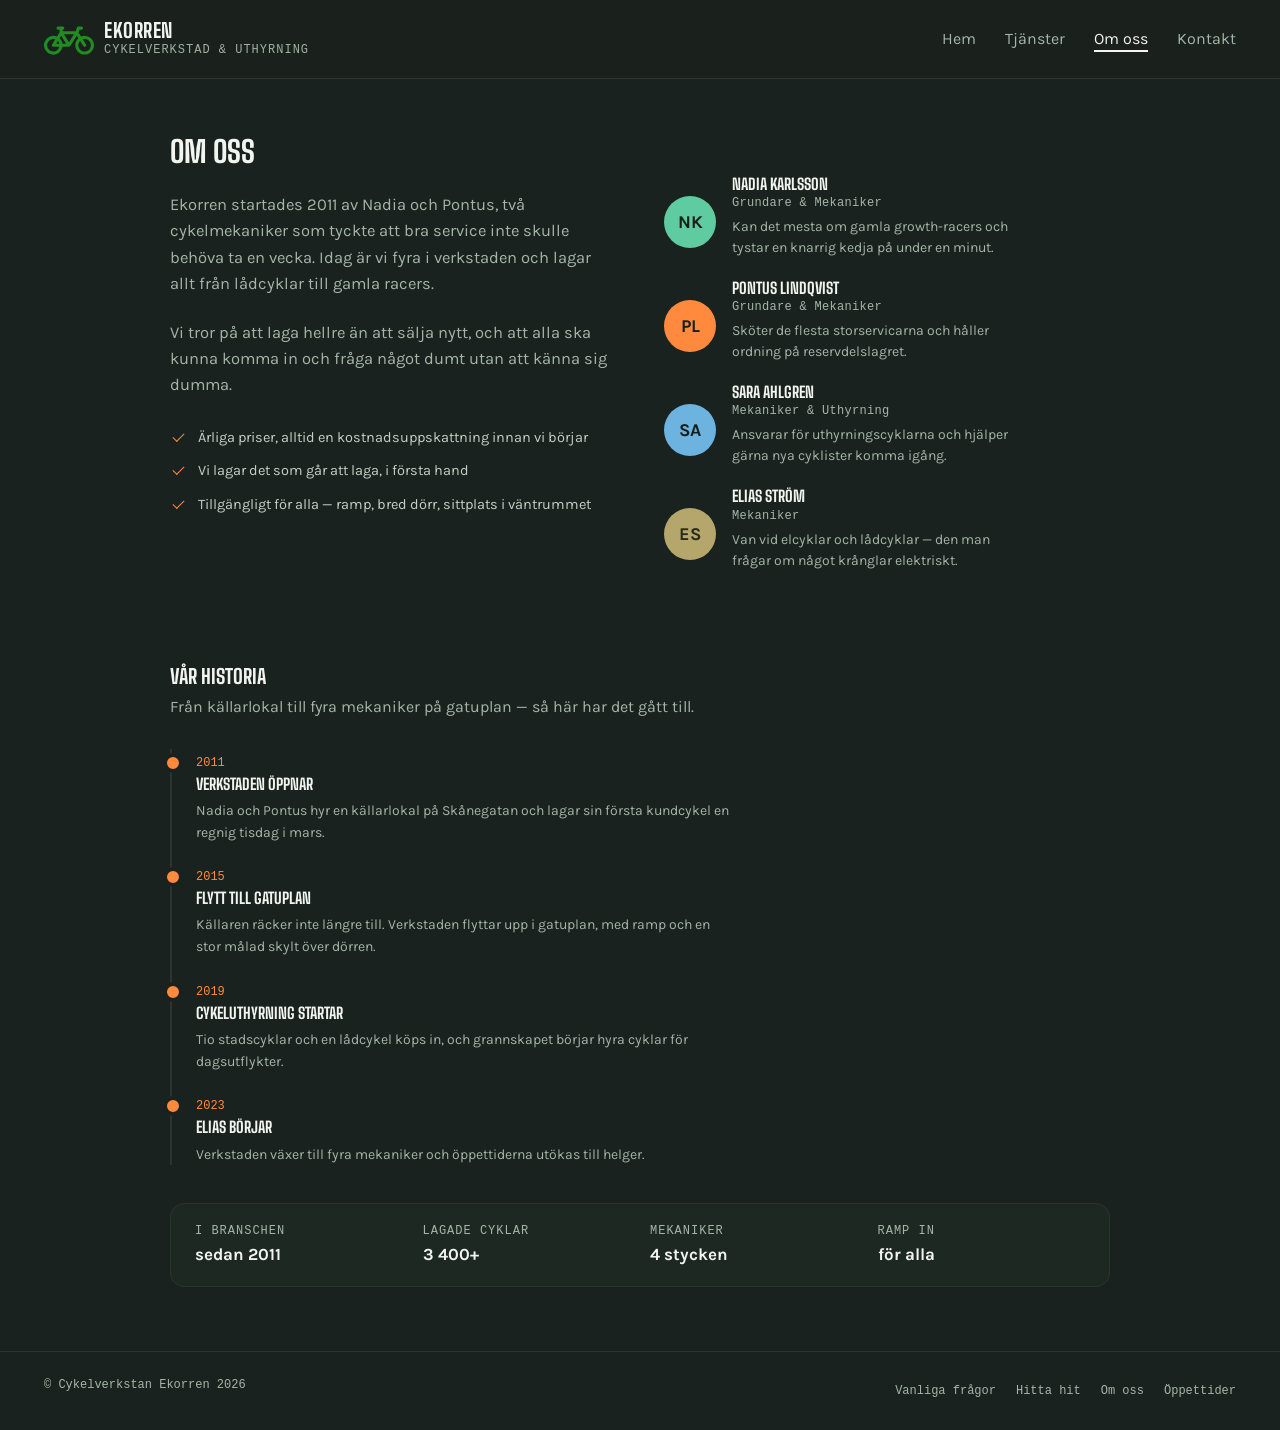
==== commit 39686fd5: "fixed issues in code" ====
--- a/about.html
+++ b/about.html
@@ -3,19 +3,20 @@
 <head>
     <meta charset="UTF-8">
     <meta name="viewport" content="width=device-width, initial-scale=1.0">
-    <title>Cykelverkstan Ekorren</title>
+    <title>Om oss – Cykelverkstan Ekorren</title>
+    <link rel="stylesheet" href="base.css">
     <link rel="stylesheet" href="about.css">
-    <link rel="stylesheet" href="base.css">
     <link rel="preconnect" href="https://fonts.googleapis.com">
     <link rel="preconnect" href="https://fonts.gstatic.com" crossorigin>
-    <link href="https://fonts.googleapis.com/css2?family=Big+Shoulders:wght@700&family=Karla:wght@400;700&family=Fragment+Mono&display=swap "rel="stylesheet">
-
+    <link href="https://fonts.googleapis.com/css2?family=Big+Shoulders:wght@700&family=Karla:wght@400;700&family=Fragment+Mono&display=swap" rel="stylesheet">
 </head>
 <body>
+    <a class="skip-link" href="#main">Hoppa till huvudinnehållet</a>
     <header class="navigation">
-        <a class="brand" href="index.html" aria-label="Ekorren, startsida">
-            <svg xmlns="http://www.w3.org/2000/svg" width="50" height="50" fill="ForestGreen" class="bi bi-bicycle" viewBox="0 0 16 16">
-            <path d="M4 4.5a.5.5 0 0 1 .5-.5H6a.5.5 0 0 1 0 1v.5h4.14l.386-1.158A.5.5 0 0 1 11 4h1a.5.5 0 0 1 0 1h-.64l-.311.935.807 1.29a3 3 0 1 1-.848.53l-.508-.812-2.076 3.322A.5.5 0 0 1 8 10.5H5.959a3 3 0 1 1-1.815-3.274L5 5.856V5h-.5a.5.5 0 0 1-.5-.5m1.5 2.443-.508.814c.5.444.85 1.054.967 1.743h1.139zM8 9.057 9.598 6.5H6.402zM4.937 9.5a2 2 0 0 0-.487-.877l-.548.877zM3.603 8.092A2 2 0 1 0 4.937 10.5H3a.5.5 0 0 1-.424-.765zm7.947.53a2 2 0 1 0 .848-.53l1.026 1.643a.5.5 0 1 1-.848.53z"/>
+        <a class="brand" href="index.html" aria-label="EKORREN Cykelverkstad &amp; uthyrning, startsida">
+            <svg aria-hidden="true" focusable="false" xmlns="http://www.w3.org/2000/svg"
+                width="50" height="50" fill="ForestGreen" viewBox="0 0 16 16">
+                <path d="M4 4.5a.5.5 0 0 1 .5-.5H6a.5.5 0 0 1 0 1v.5h4.14l.386-1.158A.5.5 0 0 1 11 4h1a.5.5 0 0 1 0 1h-.64l-.311.935.807 1.29a3 3 0 1 1-.848.53l-.508-.812-2.076 3.322A.5.5 0 0 1 8 10.5H5.959a3 3 0 1 1-1.815-3.274L5 5.856V5h-.5a.5.5 0 0 1-.5-.5m1.5 2.443-.508.814c.5.444.85 1.054.967 1.743h1.139zM8 9.057 9.598 6.5H6.402zM4.937 9.5a2 2 0 0 0-.487-.877l-.548.877zM3.603 8.092A2 2 0 1 0 4.937 10.5H3a.5.5 0 0 1-.424-.765zm7.947.53a2 2 0 1 0 .848-.53l1.026 1.643a.5.5 0 1 1-.848.53z"/>
             </svg>
             <span class="logo-text">
                 <span class="logo-name">EKORREN</span>
@@ -31,64 +32,50 @@
         
     </header>
 
-    <main class="main.container">
+    <main id="main">
         <h1>Om oss</h1>
         <section class="about">
             <div>
                 <p>Ekorren startades 2011 av Nadia och Pontus, två cykelmekaniker som tyckte att bra service inte skulle behöva ta en vecka. Idag är vi fyra i verkstaden och lagar allt från lådcyklar till gamla racers.</p>
                 <p>Vi tror på att laga hellre än att sälja nytt, och att alla ska kunna komma in och fråga något dumt utan att känna sig dumma.</p>
-                <ul class="checks">
-                    <li svg xmlns="http://www.w3.org/2000/svg" fill="none" viewBox="0 0 24 24" stroke-width="1.5" stroke="currentColor" class="icon"> 
-                       Ärliga priser, alltid en kostnadsuppskattning innan vi börjar 
-                    </li>
-                    <li svg xmlns="http://www.w3.org/2000/svg" fill="none" viewBox="0 0 24 24" stroke-width="1.5" stroke="currentColor" class="icon">
-                       Vi lagar det som går att laga, i första hand
-                    </li>
-                    <li svg xmlns="http://www.w3.org/2000/svg" fill="none" viewBox="0 0 24 24" stroke-width="1.5" stroke="currentColor" class="icon">
-                       Tillgängligt för alla — ramp, bred dörr, sittplats i väntrummet
-                    </li>
+                <ul class="checks" role="list">
+                    <li>Ärliga priser, alltid en kostnadsuppskattning innan vi börjar</li>
+                    <li>Vi lagar det som går att laga, i första hand</li>
+                    <li>Tillgängligt för alla — ramp, bred dörr, sittplats i väntrummet</li>
                 </ul>
             </div>
             <h2 class="visually-hidden">Teamet</h2>
-            <ul class="team">
+            <ul class="team" role="list">
                 <li class="person nk">
-                    <div class="avatar">NK</div>
+                    <div class="avatar" aria-hidden="true">NK</div>
                     <div>
                         <h3>Nadia Karlsson</h3>
-                        <span class="role">Grundare & Mekaniker</span>
-                        <p>
-                            Kan det mesta om gamla growth-racers och tystar en knarrig kedja på under en minut.
-                        </p>
+                        <span class="role">Grundare &amp; Mekaniker</span>
+                        <p>Kan det mesta om gamla growth-racers och tystar en knarrig kedja på under en minut.</p>
                     </div>
                 </li>
                 <li class="person pl">
-                    <div class="avatar">PL</div>
+                    <div class="avatar" aria-hidden="true">PL</div>
                     <div>
                         <h3>Pontus Lindqvist</h3>
-                        <span class="role">Grundare & Mekaniker</span>
-                        <p>
-                            Vi tror på att laga hellre än att sälja nytt, och att alla ska kunna komma in och fråga något dumt utan att känna sig dumma.
-                        </p>
+                        <span class="role">Grundare &amp; Mekaniker</span>
+                        <p>Sköter de flesta storservicarna och håller ordning på reservdelslagret.</p>
                     </div>
                 </li>
                 <li class="person sa">
-                    <div class="avatar">SA</div>
+                    <div class="avatar" aria-hidden="true">SA</div>
                     <div>
                         <h3>Sara Ahlgren</h3>
-                        <span class="role">Mekaniker & Uthyrning</span>
-                        <p>
-                            Ansvarar för uthyrningscyklarna och hjälper gärna nya cyklister komma igång.
-                        </p>
+                        <span class="role">Mekaniker &amp; Uthyrning</span>
+                        <p>Ansvarar för uthyrningscyklarna och hjälper gärna nya cyklister komma igång.</p>
                     </div>
                 </li>
                 <li class="person es">
-                    <div class="avatar">ES</div>
+                    <div class="avatar" aria-hidden="true">ES</div>
                     <div>
                         <h3>Elias Ström</h3>
                         <span class="role">Mekaniker</span>
-                        <p>
-                            Van vid elcyklar och lådcyklar — den man frågar om något krånglar elektriskt.
-                        </p>
+                        <p>Van vid elcyklar och lådcyklar — den man frågar om något krånglar elektriskt.</p>
                     </div>
                 </li>
             </ul>
@@ -97,25 +84,25 @@
         <p class="sub">
             Från källarlokal till fyra mekaniker på gatuplan — så här har det gått till.
         </p>
-        <ol class="timeline">
+        <ol class="timeline" role="list">
             <li>
                 <span class="year">2011</span>
-                <h4>Verkstaden öppnar</h4>
+                <h3>Verkstaden öppnar</h3>
                 <p>Nadia och Pontus hyr en källarlokal på Skånegatan och lagar sin första kundcykel en regnig tisdag i mars.</p>
             </li>
             <li>
                 <span class="year">2015</span>
-                <h4>Flytt till gatuplan</h4>
+                <h3>Flytt till gatuplan</h3>
                 <p>Källaren räcker inte längre till. Verkstaden flyttar upp i gatuplan, med ramp och en stor målad skylt över dörren.</p>
             </li>
             <li>
                 <span class="year">2019</span>
-                <h4>Cykeluthyrning startar</h4>
+                <h3>Cykeluthyrning startar</h3>
                 <p>Tio stadscyklar och en lådcykel köps in, och grannskapet börjar hyra cyklar för dagsutflykter.</p>
             </li>
             <li>
                 <span class="year">2023</span>
-                <h4>Elias börjar</h4>
+                <h3>Elias börjar</h3>
                 <p>Verkstaden växer till fyra mekaniker och öppettiderna utökas till helger.</p>
             </li>
         </ol>
@@ -135,18 +122,19 @@
             <div>
                 <span>Ramp in</span>
                 <b>för alla</b>
+            </div>
         </div>
     
     </main>
 
     <footer class="footer">
         <p>© Cykelverkstan Ekorren 2026</p>
-        <div class="footer-links">
-            <a href="contact.html#vanliga-fragor">FAQ</a>
-            <a href="contact.html#hitta-hit">Hitta hit</a>
-            <a href="about.html">Om oss</a>
-            <a href="contact.html#oppettider">Öppettider</a>
-        </div>
+    <nav class="footer-links" aria-label="Sidfot">
+        <a href="contact.html#vanliga-fragor">Vanliga frågor</a>
+        <a href="contact.html#hitta-hit">Hitta hit</a>
+        <a href="about.html">Om oss</a>
+        <a href="contact.html#oppettider">Öppettider</a>
+    </nav>
     </footer>
 
 </body>
--- a/about.css
+++ b/about.css
@@ -1,5 +1,3 @@
-@import url("https://fonts.googleapis.com/css?family=Open+Sans:400,400i,700");
-
 :root {
   --bg: #1a221f;
   --bg2: #1e2822;
@@ -10,8 +8,8 @@
   --green: #5ecba1;
   --blue: #6db3e0;
   --tan: #b5a66b;
-  --sans: "DejaVu Sans", Verdana, system-ui, sans-serif;
-  --mono: "DejaVu Sans Mono", ui-monospace, Menlo, Consolas, monospace;
+  --sans: "Karla", system-ui, sans-serif;
+  --mono: "Fragment Mono", ui-monospace, Menlo, Consolas, monospace;
 }
 
 * { box-sizing: border-box; }
@@ -23,6 +21,9 @@
   font-family: var(--sans);
   line-height: 1.5;
 }
+
+.skip-link { position: absolute; left: -9999px; top: 0; padding: 8px 12px; background: #fff; color: #000; z-index: 200; }
+.skip-link:focus { left: 8px; top: 8px; }
 
 a { color: inherit; text-decoration: none; }
 
@@ -88,11 +89,14 @@
 
 .links a:hover,
 .links a[aria-current="page"] {
-  color: #f1f4ef;
-}
-
-.navigation a:focus-visible {
-    outline: 2px solid #5ecba1;
+    color: #f1f4ef;
+    text-decoration: underline;
+    text-decoration-thickness: 2px;
+    text-underline-offset: 6px;
+}
+
+a:focus-visible {
+    outline: 2px solid var(--green);
     outline-offset: 4px;
 }
 
@@ -105,8 +109,9 @@
 }
 
 .about { 
-    display: grid; grid-template-columns: 1fr 1fr; gap: 48px; 
-}
+     display: flex; gap: 48px; }
+    
+.about > * { flex: 1; }
 
 .about p {
      font-size: 16.5px; line-height: 1.6; margin: 0 0 22px; max-width: 470px; 
@@ -117,7 +122,7 @@
   clip-path: inset(50%); white-space: nowrap;
 }
 
-.checks { 
+.checks {
     list-style: none; padding: 0; margin: 28px 0 0; 
 }
 
@@ -142,7 +147,7 @@
   transform: rotate(-45deg);
 }
 
-.team { 
+.team {
     list-style: none; margin: -18px 0 0; padding: 0; 
 }
 
@@ -155,8 +160,9 @@
   width: 52px;
   height: 52px;
   border-radius: 50%;
-  display: grid;
-  place-items: center;
+  display: flex;
+  align-items: center;
+  justify-content: center;
   font-weight: 700;
   font-size: 18px;
   color: #16201b;
@@ -168,10 +174,10 @@
 }
 
 .role { 
-    font-family: var(--mono); font-size: 11.5px; display: block; letter-spacing: .3px; 
+    font-family: var(--mono); font-size: 0.75rem; display: block; letter-spacing: .3px; 
 }
 .person p { 
-    margin: 4px 0 0; font-size: 13.5px; line-height: 1.5; 
+    margin: 4px 0 0; font-size: 0.875rem; line-height: 1.5; 
 }
 
 .nk .avatar { 
@@ -214,9 +220,9 @@
 }
 
 .year { 
-    font-family: var(--mono); font-size: 12px; color: var(--orange); 
-}
-.timeline h4 { 
+    font-family: var(--mono); font-size: 0.75rem; color: var(--orange); 
+}
+.timeline h3 { 
     margin: 0; font-size: 15.5px; color: var(--head); 
 }
 .timeline p { 
@@ -230,14 +236,17 @@
   border-radius: 14px;
   padding: 18px 24px;
   display: flex;
+  flex-direction: row;
   justify-content: space-between;
   gap: 20px;
   flex-wrap: wrap;
 }
+.stats > div { flex: 1 1 140px; 
+}
 .stats span {
   display: block;
   font-family: var(--mono);
-  font-size: 10.5px;
+  font-size: 0.75rem;
   letter-spacing: 1px;
   text-transform: uppercase;
 }
@@ -254,11 +263,20 @@
   font-size: 12px;
 }
 
+footer p { margin: 0; }
+
+.footer-links { display: flex; flex-wrap: wrap; gap: 6px 20px; }
+.footer-links a { padding: 6px 0; }
+
 @media (max-width: 760px) {
-  header { flex-direction: column; align-items: flex-start; gap: 12px; padding: 14px 20px; }
-  nav { gap: 18px; flex-wrap: wrap; }
-  .about { grid-template-columns: 1fr; gap: 20px; }
+  .navigation { position: static; flex-wrap: wrap; gap: 12px 24px; padding: 14px 20px; }
+  .links { flex-wrap: wrap; gap: 6px 18px; }
+  .about { flex-direction: column; gap: 20px; }
   .team { margin-top: 10px; }
   .avatar { margin-top: 0; }
   footer { padding: 20px; }
+}
+
+@media (min-width: 761px) {
+    html { scroll-padding-top: 80px; }
 }
